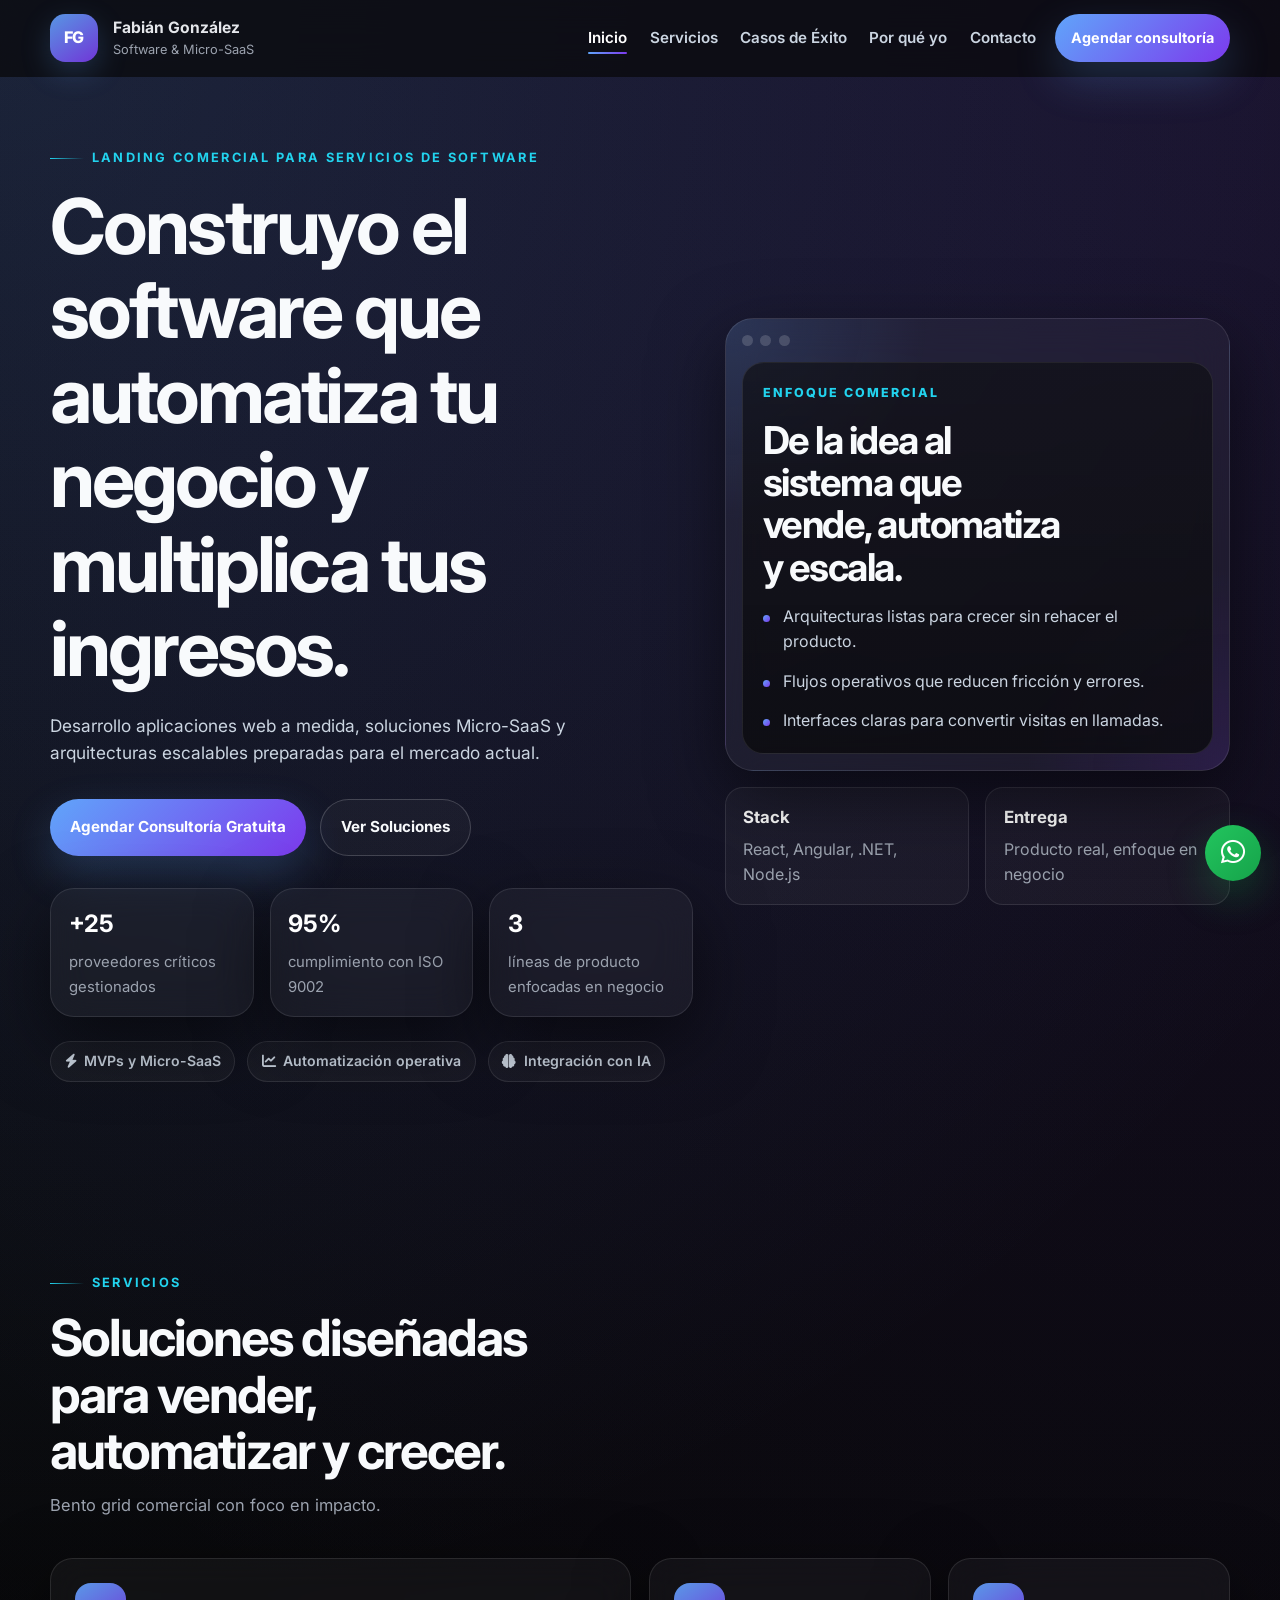
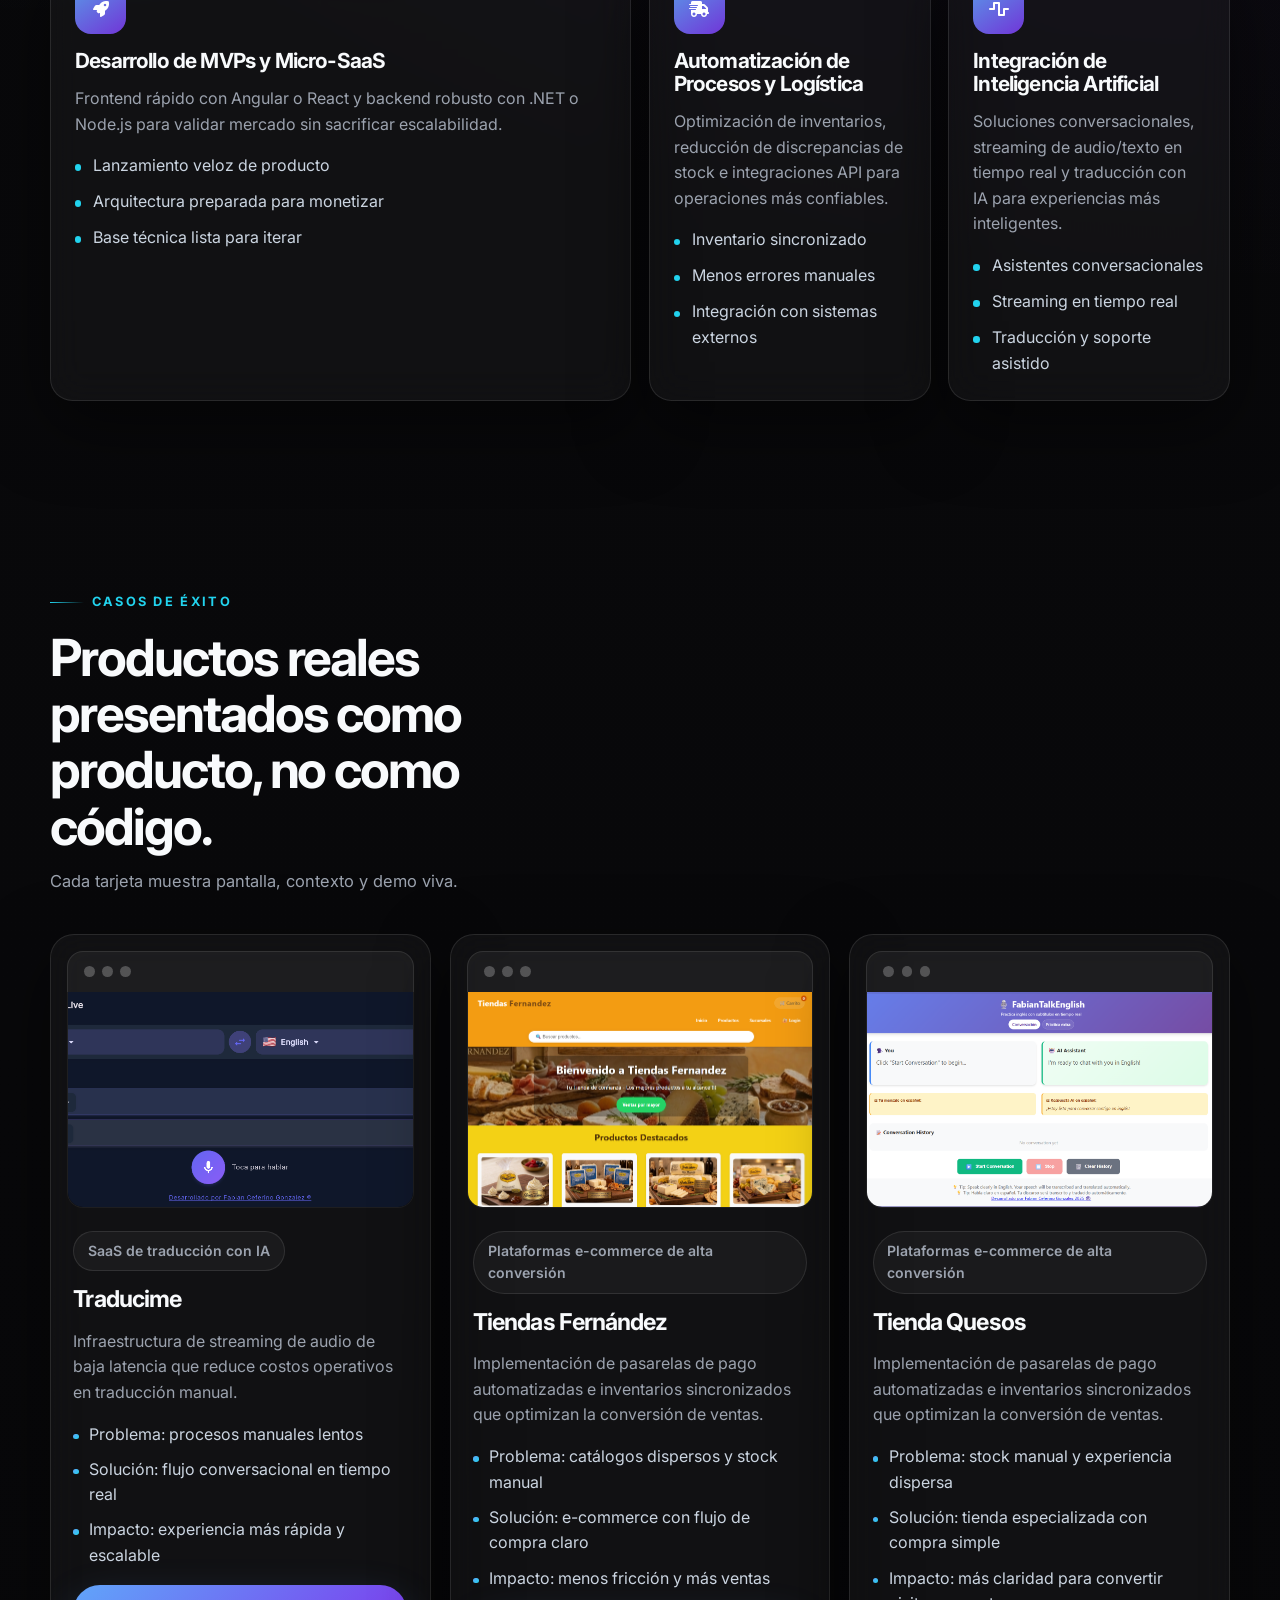
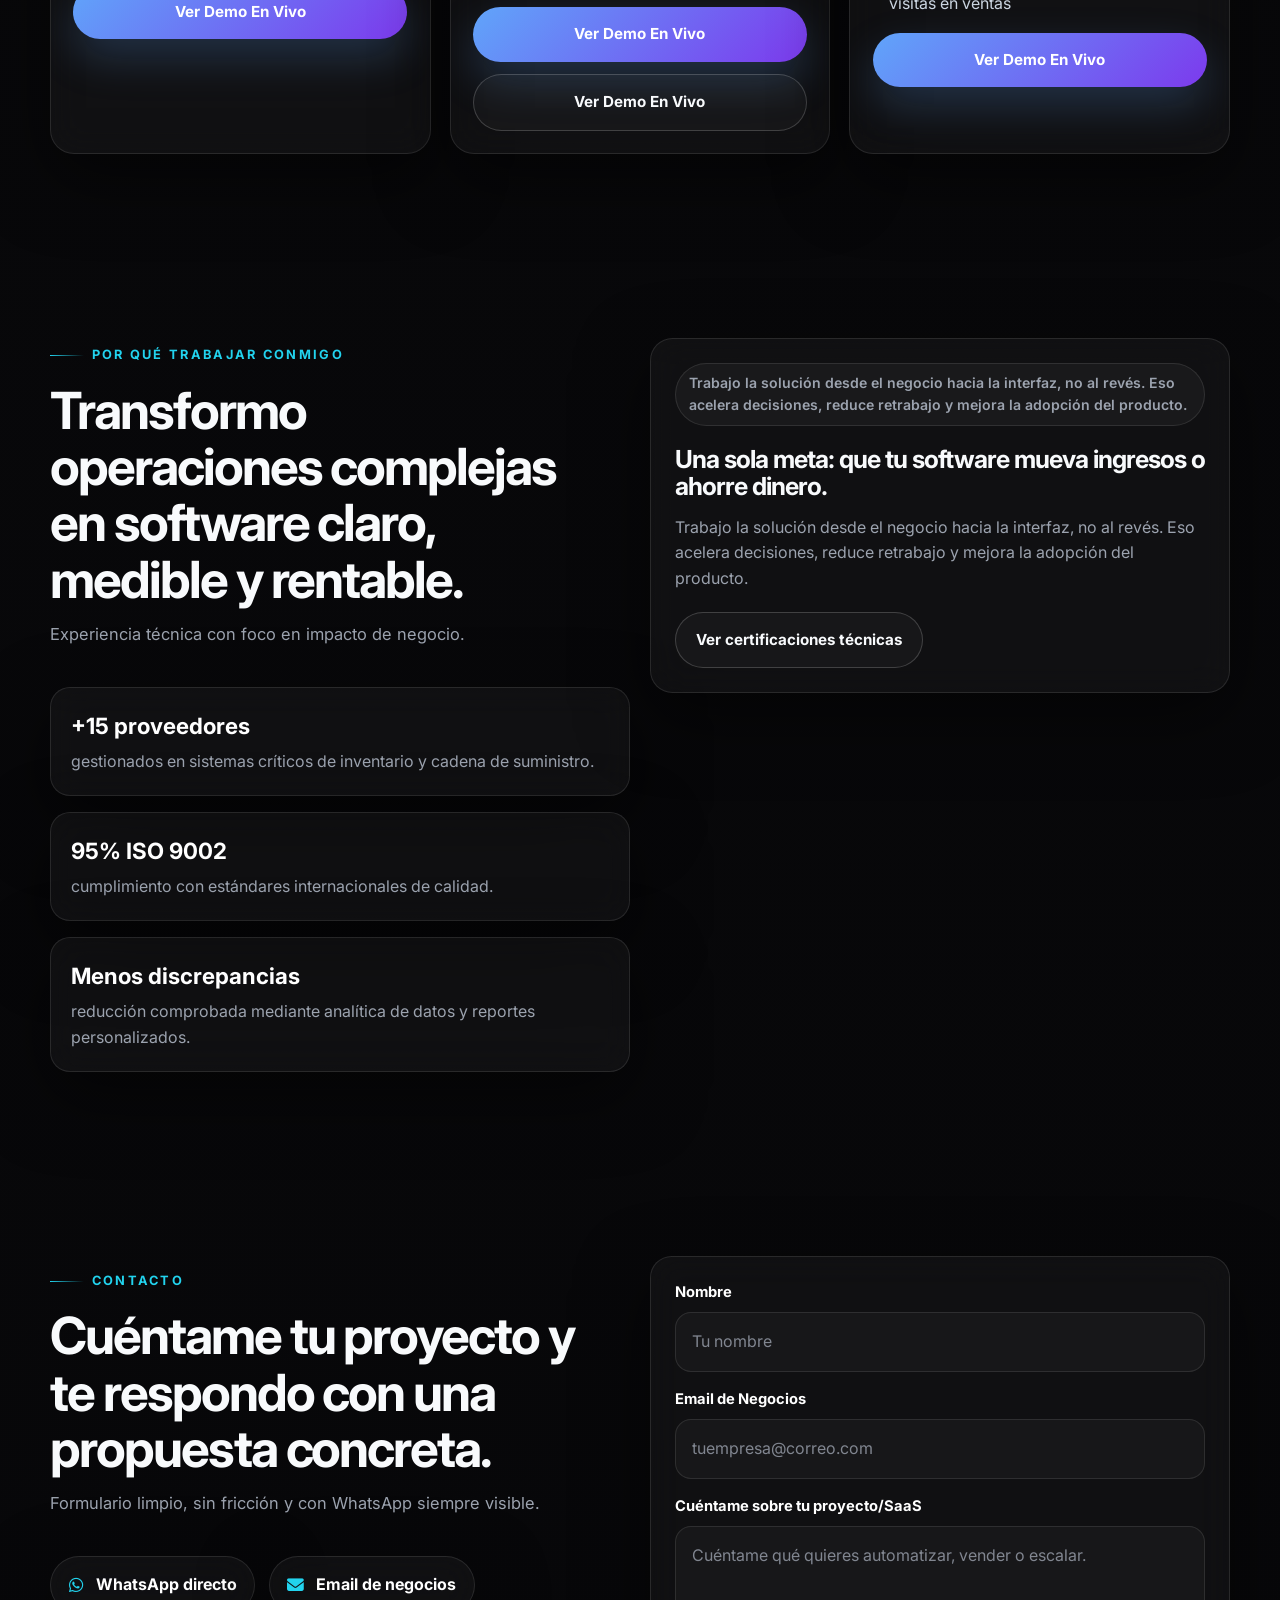
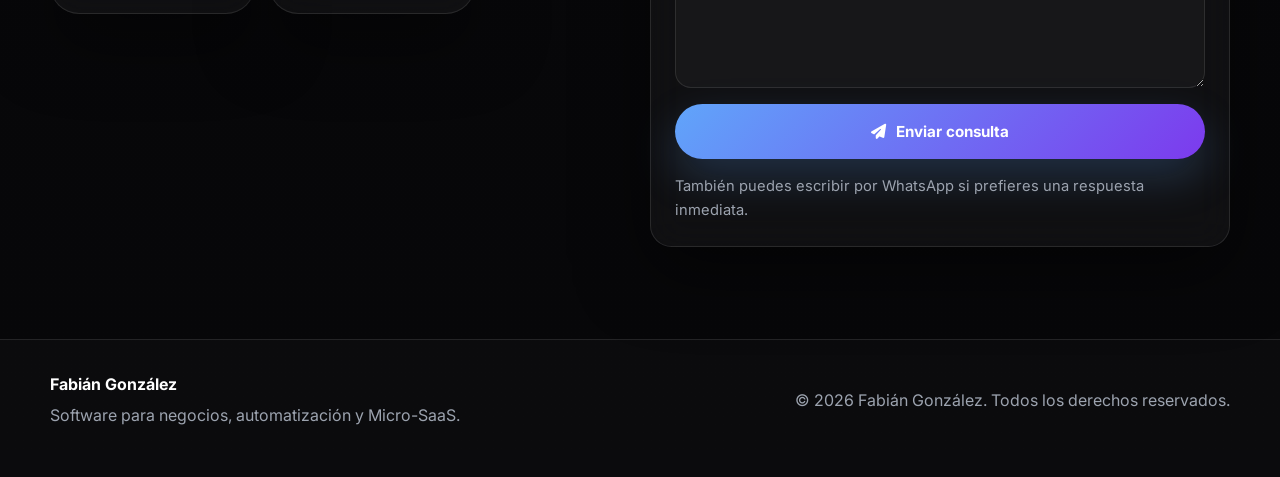
==== index1.html @ 8a5101d6 "ACTUALIZACION PORTFOLIO FABIAN" ====
<!DOCTYPE html>
<html lang="es">
<head>
    <meta charset="UTF-8">
    <meta name="viewport" content="width=device-width, initial-scale=1.0">
    <meta name="description" content="Landing page de software y Micro-SaaS para automatizar procesos, escalar ventas y agendar consultorías.">
    <title>Fabián González | Software y Micro-SaaS para negocios</title>
    <link rel="preconnect" href="https://fonts.googleapis.com">
    <link rel="preconnect" href="https://fonts.gstatic.com" crossorigin>
    <link href="https://fonts.googleapis.com/css2?family=Inter:wght@400;500;600;700;800&display=swap" rel="stylesheet">
    <link rel="stylesheet" href="styles.css">
    <link rel="stylesheet" href="https://cdnjs.cloudflare.com/ajax/libs/font-awesome/6.4.0/css/all.min.css">
</head>
<body>
    <header class="header">
        <nav class="nav container" aria-label="Navegación principal">
            <a class="nav__brand" href="#home" aria-label="Ir al inicio">
                <span class="nav__brand-mark">FG</span>
                <span class="nav__brand-text">
                    <strong>Fabián González</strong>
                    <small>Software & Micro-SaaS</small>
                </span>
            </a>

            <button class="nav__toggle" id="nav-toggle" type="button" aria-label="Abrir menú" aria-expanded="false" aria-controls="nav-menu">
                <i class="fas fa-bars"></i>
            </button>

            <div class="nav__menu" id="nav-menu">
                <button class="nav__close" id="nav-close" type="button" aria-label="Cerrar menú">
                    <i class="fas fa-times"></i>
                </button>
                <ul class="nav__list">
                    <li><a class="nav__link active" href="#home">Inicio</a></li>
                    <li><a class="nav__link" href="#services">Servicios</a></li>
                    <li><a class="nav__link" href="#cases">Casos de Éxito</a></li>
                    <li><a class="nav__link" href="#why">Por qué yo</a></li>
                    <li><a class="nav__link" href="#contact">Contacto</a></li>
                </ul>
                <button class="button button--small button--primary nav__cta" id="book-call-button" type="button">Agendar consultoría</button>
            </div>
        </nav>
    </header>

    <main>
        <section class="hero section" id="home">
            <div class="container hero__grid">
                <div class="hero__copy reveal">
                    <p class="section__eyebrow">Landing comercial para servicios de software</p>
                    <h1>Construyo el software que automatiza tu negocio y multiplica tus ingresos.</h1>
                    <p class="hero__subtitle">Desarrollo aplicaciones web a medida, soluciones Micro-SaaS y arquitecturas escalables preparadas para el mercado actual.</p>
                    <div class="hero__actions">
                        <button class="button button--primary" id="book-call-button-hero" type="button">Agendar Consultoría Gratuita</button>
                        <a class="button button--ghost" href="#services">Ver Soluciones</a>
                    </div>
                    <div class="hero__stats" aria-label="Métricas destacadas">
                        <article class="hero__stat">
                            <strong>+25</strong>
                            <span>proveedores críticos gestionados</span>
                        </article>
                        <article class="hero__stat">
                            <strong>95%</strong>
                            <span>cumplimiento con ISO 9002</span>
                        </article>
                        <article class="hero__stat">
                            <strong>3</strong>
                            <span>líneas de producto enfocadas en negocio</span>
                        </article>
                    </div>
                    <div class="hero__notes">
                        <span><i class="fas fa-bolt"></i> MVPs y Micro-SaaS</span>
                        <span><i class="fas fa-chart-line"></i> Automatización operativa</span>
                        <span><i class="fas fa-brain"></i> Integración con IA</span>
                    </div>
                </div>

                <aside class="hero__panel reveal" aria-label="Panel de propuesta">
                    <div class="hero__panel-window">
                        <div class="hero__window-bar">
                            <span></span>
                            <span></span>
                            <span></span>
                        </div>
                        <div class="hero__panel-content">
                            <p class="hero__panel-label">Enfoque comercial</p>
                            <h2>De la idea al sistema que vende, automatiza y escala.</h2>
                            <ul class="hero__bullet-list">
                                <li>Arquitecturas listas para crecer sin rehacer el producto.</li>
                                <li>Flujos operativos que reducen fricción y errores.</li>
                                <li>Interfaces claras para convertir visitas en llamadas.</li>
                            </ul>
                        </div>
                    </div>
                    <div class="hero__panel-foot">
                        <div>
                            <strong>Stack</strong>
                            <span>React, Angular, .NET, Node.js</span>
                        </div>
                        <div>
                            <strong>Entrega</strong>
                            <span>Producto real, enfoque en negocio</span>
                        </div>
                    </div>
                </aside>
            </div>
        </section>

        <section class="services section" id="services">
            <div class="container">
                <p class="section__eyebrow">Servicios</p>
                <h2 class="section__title">Soluciones diseñadas para vender, automatizar y crecer.</h2>
                <p class="section__subtitle">Bento grid comercial con foco en impacto.</p>

                <div class="services__grid">
                    <article class="service-card service-card--featured reveal">
                        <div class="service-card__icon"><i class="fas fa-rocket"></i></div>
                        <h3>Desarrollo de MVPs y Micro-SaaS</h3>
                        <p>Frontend rápido con Angular o React y backend robusto con .NET o Node.js para validar mercado sin sacrificar escalabilidad.</p>
                        <ul>
                            <li>Lanzamiento veloz de producto</li>
                            <li>Arquitectura preparada para monetizar</li>
                            <li>Base técnica lista para iterar</li>
                        </ul>
                    </article>

                    <article class="service-card reveal">
                        <div class="service-card__icon"><i class="fas fa-truck-fast"></i></div>
                        <h3>Automatización de Procesos y Logística</h3>
                        <p>Optimización de inventarios, reducción de discrepancias de stock e integraciones API para operaciones más confiables.</p>
                        <ul>
                            <li>Inventario sincronizado</li>
                            <li>Menos errores manuales</li>
                            <li>Integración con sistemas externos</li>
                        </ul>
                    </article>

                    <article class="service-card reveal">
                        <div class="service-card__icon"><i class="fas fa-wave-square"></i></div>
                        <h3>Integración de Inteligencia Artificial</h3>
                        <p>Soluciones conversacionales, streaming de audio/texto en tiempo real y traducción con IA para experiencias más inteligentes.</p>
                        <ul>
                            <li>Asistentes conversacionales</li>
                            <li>Streaming en tiempo real</li>
                            <li>Traducción y soporte asistido</li>
                        </ul>
                    </article>
                </div>
            </div>
        </section>

        <section class="cases section" id="cases">
            <div class="container">
                <p class="section__eyebrow">Casos de éxito</p>
                <h2 class="section__title">Productos reales presentados como producto, no como código.</h2>
                <p class="section__subtitle">Cada tarjeta muestra pantalla, contexto y demo viva.</p>

                <div class="cases__grid">
                    <article class="case-card reveal">
                        <div class="case-card__media">
                            <div class="case-card__browser">
                                <span></span><span></span><span></span>
                            </div>
                            <img src="imagenes/traducime.png" alt="Vista de Traducime en tiempo real" loading="lazy">
                        </div>
                        <div class="case-card__content">
                            <p class="case-card__tag">SaaS de traducción con IA</p>
                            <h3>Traducime</h3>
                            <p>Infraestructura de streaming de audio de baja latencia que reduce costos operativos en traducción manual.</p>
                            <ul class="case-card__impact">
                                <li>Problema: procesos manuales lentos</li>
                                <li>Solución: flujo conversacional en tiempo real</li>
                                <li>Impacto: experiencia más rápida y escalable</li>
                            </ul>
                            <a class="button button--primary button--block" href="https://traducime.vercel.app/" target="_blank" rel="noopener noreferrer">Ver Demo En Vivo</a>
                        </div>
                    </article>

                    <article class="case-card reveal">
                        <div class="case-card__media">
                            <div class="case-card__browser">
                                <span></span><span></span><span></span>
                            </div>
                            <img src="imagenes/tiendafernadez.png" alt="Vista de Tiendas Fernández" loading="lazy">
                        </div>
                        <div class="case-card__content">
                            <p class="case-card__tag">Plataformas e-commerce de alta conversión</p>
                            <h3>Tiendas Fernández / Tienda Quesos</h3>
                            <p>Implementación de pasarelas de pago automatizadas e inventarios sincronizados que optimizan la conversión de ventas.</p>
                            <ul class="case-card__impact">
                                <li>Problema: catálogos dispersos y stock manual</li>
                                <li>Solución: e-commerce con flujo de compra claro</li>
                                <li>Impacto: menos fricción y más ventas</li>
                            </ul>
                            <div class="case-card__actions">
                                <a class="button button--primary button--block" href="https://tiendas-fernandez.vercel.app/" target="_blank" rel="noopener noreferrer">Ver Demo En Vivo</a>
                                <a class="button button--ghost button--block" href="https://tiendaquesos.vercel.app/" target="_blank" rel="noopener noreferrer">Ver Demo En Vivo</a>
                            </div>
                        </div>
                    </article>

                    <article class="case-card reveal">
                        <div class="case-card__media">
                            <div class="case-card__browser">
                                <span></span><span></span><span></span>
                            </div>
                            <img src="imagenes/fabiantalkenglish.png" alt="Vista de la app para practicar inglés con IA" loading="lazy">
                        </div>
                        <div class="case-card__content">
                            <p class="case-card__tag">Micro-SaaS conversacional con IA</p>
                            <h3>App Practicar Inglés</h3>
                            <p>Arquitectura optimizada con integraciones de modelos LLM avanzados para experiencias de aprendizaje interactivas a gran escala.</p>
                            <ul class="case-card__impact">
                                <li>Problema: aprendizaje poco interactivo</li>
                                <li>Solución: conversación asistida por IA</li>
                                <li>Impacto: mayor retención y práctica continua</li>
                            </ul>
                            <a class="button button--primary button--block" href="https://fabiantalkenglish.vercel.app/" target="_blank" rel="noopener noreferrer">Ver Demo En Vivo</a>
                        </div>
                    </article>
                </div>
            </div>
        </section>

        <section class="why section" id="why">
            <div class="container why__grid">
                <div class="why__content reveal">
                    <p class="section__eyebrow">Por qué trabajar conmigo</p>
                    <h2 class="section__title">Transformo operaciones complejas en software claro, medible y rentable.</h2>
                    <p class="section__subtitle">Experiencia técnica con foco en impacto de negocio.</p>
                    <div class="why__metrics">
                        <article class="metric-card">
                            <strong>+25 proveedores</strong>
                            <span>gestionados en sistemas críticos de inventario y cadena de suministro.</span>
                        </article>
                        <article class="metric-card">
                            <strong>95% ISO 9002</strong>
                            <span>cumplimiento con estándares internacionales de calidad.</span>
                        </article>
                        <article class="metric-card">
                            <strong>Menos discrepancias</strong>
                            <span>reducción comprobada mediante analítica de datos y reportes personalizados.</span>
                        </article>
                    </div>
                </div>

                <aside class="why__aside reveal">
                    <div class="why__card">
                        <p class="why__label">Posicionamiento</p>
                        <h3>Una sola meta: que tu software mueva ingresos o ahorre dinero.</h3>
                        <p>Trabajo la solución desde el negocio hacia la interfaz, no al revés. Eso acelera decisiones, reduce retrabajo y mejora la adopción del producto.</p>
                        <button class="button button--ghost" id="open-certificates" type="button">Ver certificaciones técnicas</button>
                    </div>
                </aside>
            </div>
        </section>

        <section class="contact section" id="contact">
            <div class="container contact__grid">
                <div class="contact__copy reveal">
                    <p class="section__eyebrow">Contacto</p>
                    <h2 class="section__title">Cuéntame tu proyecto y te respondo con una propuesta concreta.</h2>
                    <p class="section__subtitle">Formulario limpio, sin fricción y con WhatsApp siempre visible.</p>
                    <div class="contact__quick-links">
                        <a class="contact-pill" href="https://wa.me/5493513729188" target="_blank" rel="noopener noreferrer">
                            <i class="fab fa-whatsapp"></i>
                            <span>WhatsApp directo</span>
                        </a>
                        <a class="contact-pill" href="mailto:ceferinomonier@gmail.com">
                            <i class="fas fa-envelope"></i>
                            <span>Email de negocios</span>
                        </a>
                    </div>
                </div>

                <form class="contact-form reveal" id="contact-form">
                    <label>
                        <span>Nombre</span>
                        <input type="text" id="name" name="name" placeholder="Tu nombre" autocomplete="name" required>
                    </label>
                    <label>
                        <span>Email de Negocios</span>
                        <input type="email" id="email" name="email" placeholder="tuempresa@correo.com" autocomplete="email" required>
                    </label>
                    <label>
                        <span>Cuéntame sobre tu proyecto/SaaS</span>
                        <textarea id="message" name="message" rows="5" placeholder="Cuéntame qué quieres automatizar, vender o escalar." required></textarea>
                    </label>
                    <button class="button button--primary button--block" type="submit">
                        <i class="fas fa-paper-plane"></i>
                        Enviar consulta
                    </button>
                    <p class="contact-form__hint">También puedes escribir por WhatsApp si prefieres una respuesta inmediata.</p>
                </form>
            </div>
        </section>
    </main>

    <footer class="footer">
        <div class="container footer__inner">
            <div>
                <strong>Fabián González</strong>
                <p>Software para negocios, automatización y Micro-SaaS.</p>
            </div>
            <p class="footer__copy">© <span id="current-year"></span> Fabián González. Todos los derechos reservados.</p>
        </div>
    </footer>

    <a class="whatsapp-fab" href="https://wa.me/5493513729188" target="_blank" rel="noopener noreferrer" aria-label="Abrir WhatsApp">
        <i class="fab fa-whatsapp"></i>
    </a>

    <dialog class="cert-modal" id="cert-modal" aria-labelledby="cert-modal-title">
        <div class="cert-modal__shell">
            <div class="cert-modal__header">
                <div>
                    <p class="section__eyebrow">Certificaciones</p>
                    <h2 id="cert-modal-title">Certificaciones técnicas</h2>
                </div>
                <button class="cert-modal__close" id="close-certificates" type="button" aria-label="Cerrar modal">
                    <i class="fas fa-times"></i>
                </button>
            </div>
            <div class="cert-modal__grid">
                <a href="DiplomasObtenidos/Certificado Angular.pdf" target="_blank" rel="noopener noreferrer">Angular</a>
                <a href="DiplomasObtenidos/ANGULARDEV_XACADEMYDEV.pdf" target="_blank" rel="noopener noreferrer">Angular Dev XAcademy</a>
                <a href="DiplomasObtenidos/Certificado React JS.pdf" target="_blank" rel="noopener noreferrer">React JS</a>
                <a href="DiplomasObtenidos/Certificado Node JS.pdf" target="_blank" rel="noopener noreferrer">Node.js</a>
                <a href="DiplomasObtenidos/.NET GONZALEZ_FABIAN_CEFERINO.pdf" target="_blank" rel="noopener noreferrer">.NET</a>
                <a href="DiplomasObtenidos/DIPLOMA SQL SERVER, VISUAL STUDIO 2006.pdf" target="_blank" rel="noopener noreferrer">SQL Server</a>
                <a href="DiplomasObtenidos/Certificado Full-Stack Developer Profesional.pdf" target="_blank" rel="noopener noreferrer">Full-Stack Developer</a>
                <a href="DiplomasObtenidos/Práctica de python.pdf" target="_blank" rel="noopener noreferrer">Python</a>
                <a href="DiplomasObtenidos/QA AUTOMATION FABIAN GONZÁLEZ.pdf" target="_blank" rel="noopener noreferrer">QA Automation</a>
                <a href="DiplomasObtenidos/UTN_TecnicoProgramacion.pdf" target="_blank" rel="noopener noreferrer">Técnico en Programación</a>
            </div>
        </div>
    </dialog>

    <dialog class="booking-modal" id="booking-modal" aria-labelledby="booking-modal-title">
        <form class="booking-modal__shell" id="booking-form" method="dialog">
            <div class="booking-modal__header">
                <div>
                    <p class="section__eyebrow">Agendar consultoría</p>
                    <h2 id="booking-modal-title">Reserva un espacio en mi calendario</h2>
                </div>
                <button class="cert-modal__close" id="close-booking" type="button" aria-label="Cerrar modal">
                    <i class="fas fa-times"></i>
                </button>
            </div>

            <div class="booking-modal__grid">
                <label>
                    <span>Nombre</span>
                    <input type="text" id="booking-name" placeholder="Tu nombre" autocomplete="name" required>
                </label>
                <label>
                    <span>Email de negocios</span>
                    <input type="email" id="booking-email" placeholder="tuempresa@correo.com" autocomplete="email" required>
                </label>
                <label>
                    <span>Fecha</span>
                    <input type="date" id="booking-date" required>
                </label>
                <label>
                    <span>Hora</span>
                    <select id="booking-time" required></select>
                </label>
                <label>
                    <span>Duración</span>
                    <select id="booking-duration" required>
                        <option value="30">30 minutos</option>
                        <option value="45">45 minutos</option>
                        <option value="60">60 minutos</option>
                    </select>
                </label>
                <label class="booking-modal__full">
                    <span>Resumen</span>
                    <textarea id="booking-notes" rows="4" placeholder="Cuéntame brevemente qué quieres automatizar o lanzar." required></textarea>
                </label>
            </div>

            <div class="booking-modal__actions">
                <button class="button button--ghost" id="booking-cancel" type="button">Cancelar</button>
                <button class="button button--primary" id="booking-submit" type="submit">Crear evento en Google Calendar</button>
            </div>
        </form>
    </dialog>

    <script src="script.js"></script>
</body>
</html>
---- styles.css ----
/* Fonts */
@import url('https://fonts.googleapis.com/css2?family=Inter:wght@400;500;600;700;800;900&display=swap');

:root {
    --header-height: 4.75rem;
    --bg: #09090b;
    --bg-elevated: rgba(17, 17, 23, 0.82);
    --surface: rgba(255, 255, 255, 0.04);
    --surface-strong: rgba(255, 255, 255, 0.07);
    --border: rgba(255, 255, 255, 0.1);
    --border-strong: rgba(255, 255, 255, 0.18);
    --text: #e5e7eb;
    --text-muted: #9ca3af;
    --text-soft: #cbd5e1;
    --title: #f8fafc;
    --accent: #60a5fa;
    --accent-strong: #7c3aed;
    --accent-cyan: #22d3ee;
    --shadow: 0 24px 70px rgba(0, 0, 0, 0.5);
    --radius-xl: 1.5rem;
    --radius-lg: 1.125rem;
    --radius-md: 0.875rem;
    --radius-sm: 0.65rem;
    --container: 1180px;
    --transition: 220ms ease;
}

* {
    box-sizing: border-box;
    margin: 0;
    padding: 0;
}

html {
    scroll-behavior: smooth;
    background: var(--bg);
}

body {
    font-family: 'Inter', sans-serif;
    background:
        radial-gradient(circle at top left, rgba(96, 165, 250, 0.16), transparent 30%),
        radial-gradient(circle at top right, rgba(124, 58, 237, 0.14), transparent 35%),
        linear-gradient(180deg, #09090b 0%, #070709 100%);
    color: var(--text);
    line-height: 1.6;
    min-height: 100vh;
    overflow-x: hidden;
}

body::before {
    content: '';
    position: fixed;
    inset: 0;
    pointer-events: none;
    background-image: linear-gradient(rgba(255, 255, 255, 0.03) 1px, transparent 1px), linear-gradient(90deg, rgba(255, 255, 255, 0.03) 1px, transparent 1px);
    background-size: 48px 48px;
    -webkit-mask-image: linear-gradient(180deg, rgba(0, 0, 0, 0.45), transparent 85%);
    mask-image: linear-gradient(180deg, rgba(0, 0, 0, 0.45), transparent 85%);
    opacity: 0.35;
}

h1,
h2,
h3,
h4 {
    color: var(--title);
    line-height: 1.1;
    letter-spacing: -0.04em;
}

a {
    color: inherit;
    text-decoration: none;
}

img {
    display: block;
    max-width: 100%;
}

button,
input,
textarea {
    font: inherit;
}

button {
    border: 0;
    background: none;
    color: inherit;
    cursor: pointer;
}

ul {
    list-style: none;
}

.container {
    width: min(100% - 2rem, var(--container));
    margin: 0 auto;
}

.section {
    padding: 5.75rem 0;
    scroll-margin-top: calc(var(--header-height) + 1.5rem);
}

.section__eyebrow {
    display: inline-flex;
    align-items: center;
    gap: 0.5rem;
    margin-bottom: 1rem;
    color: var(--accent-cyan);
    font-size: 0.8rem;
    font-weight: 700;
    letter-spacing: 0.18em;
    text-transform: uppercase;
}

.section__eyebrow::before {
    content: '';
    width: 2.1rem;
    height: 1px;
    background: linear-gradient(90deg, var(--accent-cyan), transparent);
}

.section__title {
    font-size: clamp(2rem, 4vw, 3.35rem);
    margin-bottom: 0.85rem;
    max-width: 16ch;
}

.section__subtitle {
    max-width: 62ch;
    margin-bottom: 2.5rem;
    color: var(--text-muted);
    font-size: 1.03rem;
}

.header {
    position: sticky;
    top: 0;
    z-index: 100;
    -webkit-backdrop-filter: blur(18px);
    backdrop-filter: blur(18px);
    background: rgba(9, 9, 11, 0.72);
    border-bottom: 1px solid transparent;
    transition: border-color var(--transition), background var(--transition), box-shadow var(--transition);
}

.header.is-scrolled {
    border-bottom-color: var(--border);
    background: rgba(9, 9, 11, 0.88);
    box-shadow: 0 10px 40px rgba(0, 0, 0, 0.35);
}

.nav {
    min-height: var(--header-height);
    display: flex;
    align-items: center;
    justify-content: space-between;
    gap: 1rem;
}

.nav__brand {
    display: inline-flex;
    align-items: center;
    gap: 0.95rem;
    min-width: 0;
}

.nav__brand-mark {
    width: 3rem;
    height: 3rem;
    border-radius: 0.95rem;
    display: grid;
    place-items: center;
    background: linear-gradient(145deg, rgba(96, 165, 250, 0.9), rgba(124, 58, 237, 0.9));
    color: white;
    font-weight: 800;
    letter-spacing: -0.05em;
    box-shadow: 0 10px 30px rgba(96, 165, 250, 0.22);
}

.nav__brand-text {
    display: flex;
    flex-direction: column;
    min-width: 0;
}

.nav__brand-text strong {
    font-size: 0.98rem;
}

.nav__brand-text small {
    color: var(--text-muted);
    font-size: 0.8rem;
}

.nav__menu {
    display: flex;
    align-items: center;
    gap: 1.2rem;
}

.nav__list {
    display: flex;
    align-items: center;
    gap: 1.4rem;
}

.nav__link {
    position: relative;
    color: var(--text-soft);
    font-size: 0.95rem;
    font-weight: 600;
    transition: color var(--transition);
}

.nav__link::after {
    content: '';
    position: absolute;
    left: 0;
    bottom: -0.4rem;
    width: 100%;
    height: 2px;
    border-radius: 999px;
    background: linear-gradient(90deg, var(--accent), var(--accent-strong));
    transform: scaleX(0);
    transform-origin: left;
    transition: transform var(--transition);
}

.nav__link:hover,
.nav__link.active {
    color: white;
}

.nav__link:hover::after,
.nav__link.active::after {
    transform: scaleX(1);
}

.nav__toggle,
.nav__close {
    display: none;
    width: 2.75rem;
    height: 2.75rem;
    border-radius: 0.85rem;
    align-items: center;
    justify-content: center;
    color: white;
    background: var(--surface);
    border: 1px solid var(--border);
}

.language-toggle {
    display: inline-flex;
    align-items: center;
    gap: 0.55rem;
    padding: 0.35rem 0.55rem;
    border-radius: 999px;
    background: rgba(255, 255, 255, 0.04);
    border: 1px solid var(--border);
    color: var(--title);
    font-size: 0.75rem;
    font-weight: 800;
    letter-spacing: 0.08em;
    text-transform: uppercase;
    transition: border-color var(--transition), background var(--transition), transform var(--transition);
}

.language-toggle:hover {
    border-color: rgba(96, 165, 250, 0.4);
    background: rgba(96, 165, 250, 0.08);
    transform: translateY(-1px);
}

.language-toggle__track {
    width: 2.15rem;
    height: 1.15rem;
    border-radius: 999px;
    background: rgba(255, 255, 255, 0.12);
    display: inline-flex;
    align-items: center;
    padding: 0.13rem;
}

.language-toggle__thumb {
    width: 0.9rem;
    height: 0.9rem;
    border-radius: 50%;
    background: linear-gradient(135deg, var(--accent), var(--accent-strong));
    transform: translateX(0);
    transition: transform 220ms ease;
}

body.lang-en .language-toggle__thumb {
    transform: translateX(0.95rem);
}

.language-toggle__label {
    opacity: 0.5;
    transition: opacity 220ms ease;
}

body:not(.lang-en) .language-toggle__label--left,
body.lang-en .language-toggle__label--right {
    opacity: 1;
}

.button {
    display: inline-flex;
    align-items: center;
    justify-content: center;
    gap: 0.65rem;
    min-height: 3.05rem;
    padding: 0.95rem 1.25rem;
    border-radius: 999px;
    font-size: 0.95rem;
    font-weight: 700;
    transition: transform var(--transition), box-shadow var(--transition), border-color var(--transition), background var(--transition), color var(--transition);
    box-shadow: none;
}

.button:hover {
    transform: translateY(-2px);
}

.button--primary {
    color: #fff;
    background: linear-gradient(135deg, var(--accent), var(--accent-strong));
    box-shadow: 0 18px 44px rgba(96, 165, 250, 0.22);
}

.button--primary:hover {
    box-shadow: 0 22px 60px rgba(124, 58, 237, 0.25);
}

.button--ghost {
    color: var(--title);
    background: rgba(255, 255, 255, 0.03);
    border: 1px solid var(--border-strong);
}

.button--ghost:hover {
    border-color: rgba(96, 165, 250, 0.45);
    background: rgba(96, 165, 250, 0.08);
}

.button--small {
    min-height: 2.6rem;
    padding: 0.75rem 1rem;
    font-size: 0.9rem;
}

.button--block {
    width: 100%;
}

.hero {
    padding-top: 4rem;
}

.hero__grid {
    display: grid;
    grid-template-columns: minmax(0, 1.12fr) minmax(320px, 0.88fr);
    gap: 2rem;
    align-items: center;
    min-height: calc(100vh - var(--header-height));
}

.hero__copy h1 {
    font-size: clamp(2.9rem, 6vw, 5.35rem);
    max-width: 12ch;
    margin-bottom: 1.25rem;
}

.hero__subtitle {
    max-width: 56ch;
    color: var(--text-soft);
    font-size: 1.08rem;
    margin-bottom: 2rem;
}

.hero__actions {
    display: flex;
    flex-wrap: wrap;
    gap: 0.9rem;
    margin-bottom: 2rem;
}

.hero__stats {
    display: grid;
    grid-template-columns: repeat(3, minmax(0, 1fr));
    gap: 1rem;
    margin-bottom: 1.5rem;
}

.hero__stat,
.metric-card,
.service-card,
.case-card,
.why__card,
.contact-form,
.contact-pill,
.hero__panel-window {
    background: var(--surface);
    border: 1px solid var(--border);
    border-radius: var(--radius-xl);
    box-shadow: var(--shadow);
    -webkit-backdrop-filter: blur(18px);
    backdrop-filter: blur(18px);
}

.hero__stat {
    padding: 1rem 1.1rem;
}

.hero__stat strong {
    display: block;
    color: white;
    font-size: 1.5rem;
    margin-bottom: 0.35rem;
}

.hero__stat span {
    color: var(--text-muted);
    font-size: 0.93rem;
}

.hero__notes {
    display: flex;
    flex-wrap: wrap;
    gap: 0.75rem;
}

.hero__notes span,
.case-card__tag,
.why__label {
    display: inline-flex;
    align-items: center;
    gap: 0.45rem;
    padding: 0.5rem 0.85rem;
    border-radius: 999px;
    background: rgba(255, 255, 255, 0.04);
    border: 1px solid var(--border);
    color: var(--text-soft);
    font-size: 0.88rem;
    font-weight: 600;
}

.hero__panel {
    position: relative;
}

.hero__panel-window {
    padding: 1rem;
    border-radius: 1.75rem;
    background:
        radial-gradient(circle at top left, rgba(96, 165, 250, 0.15), transparent 30%),
        radial-gradient(circle at bottom right, rgba(124, 58, 237, 0.15), transparent 30%),
        rgba(255, 255, 255, 0.04);
}

.hero__window-bar {
    display: flex;
    gap: 0.45rem;
    margin-bottom: 1rem;
}

.hero__window-bar span {
    width: 0.7rem;
    height: 0.7rem;
    border-radius: 50%;
    background: rgba(255, 255, 255, 0.16);
}

.hero__panel-content {
    padding: 1.25rem;
    border-radius: 1.35rem;
    border: 1px solid rgba(255, 255, 255, 0.09);
    background: linear-gradient(180deg, rgba(17, 17, 23, 0.72), rgba(12, 12, 16, 0.85));
}

.hero__panel-label {
    color: var(--accent-cyan);
    font-size: 0.78rem;
    font-weight: 800;
    letter-spacing: 0.16em;
    text-transform: uppercase;
    margin-bottom: 1rem;
}

.hero__panel-content h2 {
    font-size: clamp(1.65rem, 4vw, 2.4rem);
    margin-bottom: 1rem;
    max-width: 12ch;
}

.hero__bullet-list {
    display: grid;
    gap: 0.85rem;
    color: var(--text-soft);
}

.hero__bullet-list li {
    padding-left: 1.25rem;
    position: relative;
}

.hero__bullet-list li::before {
    content: '';
    position: absolute;
    left: 0;
    top: 0.7rem;
    width: 0.45rem;
    height: 0.45rem;
    border-radius: 50%;
    background: linear-gradient(135deg, var(--accent), var(--accent-strong));
}

.hero__panel-foot {
    display: grid;
    grid-template-columns: repeat(2, minmax(0, 1fr));
    gap: 1rem;
    padding-top: 1rem;
}

.hero__panel-foot div {
    padding: 1rem 1.1rem;
    border-radius: var(--radius-lg);
    background: rgba(255, 255, 255, 0.04);
    border: 1px solid var(--border);
}

.hero__panel-foot strong,
.metric-card strong {
    display: block;
    margin-bottom: 0.35rem;
    font-size: 1.05rem;
    color: white;
}

.hero__panel-foot span,
.metric-card span,
.service-card p,
.case-card p,
.why__card p,
.contact-form__hint,
.footer p {
    color: var(--text-muted);
}

.services__grid {
    display: grid;
    grid-template-columns: repeat(12, minmax(0, 1fr));
    gap: 1.1rem;
}

.service-card {
    padding: 1.5rem;
    border-radius: 1.4rem;
    min-height: 100%;
}

.service-card--featured {
    grid-column: span 6;
}

.service-card:nth-child(2),
.service-card:nth-child(3) {
    grid-column: span 3;
}

.service-card__icon {
    width: 3.2rem;
    height: 3.2rem;
    border-radius: 1rem;
    display: grid;
    place-items: center;
    color: white;
    background: linear-gradient(145deg, rgba(96, 165, 250, 0.92), rgba(124, 58, 237, 0.9));
    margin-bottom: 1rem;
}

.service-card h3 {
    font-size: 1.3rem;
    margin-bottom: 0.8rem;
}

.service-card ul {
    display: grid;
    gap: 0.65rem;
    margin-top: 1rem;
}

.service-card li {
    position: relative;
    padding-left: 1.15rem;
    color: var(--text-soft);
}

.service-card li::before {
    content: '';
    position: absolute;
    left: 0;
    top: 0.7rem;
    width: 0.4rem;
    height: 0.4rem;
    border-radius: 50%;
    background: var(--accent-cyan);
}

.cases__grid {
    display: grid;
    grid-template-columns: repeat(3, minmax(0, 1fr));
    gap: 1.2rem;
}

.case-card {
    overflow: hidden;
    display: flex;
    flex-direction: column;
}

.case-card__media {
    padding: 1rem 1rem 0;
}

.case-card__browser {
    display: flex;
    gap: 0.45rem;
    padding: 0.9rem 1rem;
    border-radius: 1rem 1rem 0 0;
    background: rgba(255, 255, 255, 0.05);
    border: 1px solid var(--border);
    border-bottom: 0;
}

.case-card__browser span {
    width: 0.68rem;
    height: 0.68rem;
    border-radius: 50%;
    background: rgba(255, 255, 255, 0.24);
}

.case-card__media img {
    width: 100%;
    aspect-ratio: 16 / 10;
    object-fit: cover;
    object-position: center top;
    border: 1px solid var(--border);
    border-top: 0;
    border-radius: 0 0 1rem 1rem;
    background: #050507;
}

.case-card__content {
    display: flex;
    flex-direction: column;
    gap: 1rem;
    padding: 1.4rem;
}

.case-card__tag {
    width: fit-content;
}

.case-card h3 {
    font-size: 1.45rem;
}

.case-card__impact {
    display: grid;
    gap: 0.6rem;
}

.case-card__impact li {
    color: var(--text-soft);
    padding-left: 1rem;
    position: relative;
}

.case-card__impact li::before {
    content: '';
    position: absolute;
    left: 0;
    top: 0.75rem;
    width: 0.35rem;
    height: 0.35rem;
    border-radius: 50%;
    background: linear-gradient(135deg, var(--accent), var(--accent-cyan));
}

.case-card__actions {
    display: grid;
    gap: 0.75rem;
}

.why__grid,
.contact__grid {
    display: grid;
    grid-template-columns: repeat(2, minmax(0, 1fr));
    gap: 1.2rem;
    align-items: start;
}

.why__metrics {
    display: grid;
    gap: 1rem;
}

.metric-card {
    padding: 1.25rem;
    border-radius: 1.25rem;
}

.metric-card strong {
    font-size: 1.4rem;
}

.why__card {
    padding: 1.5rem;
    border-radius: 1.4rem;
}

.why__card h3 {
    font-size: 1.55rem;
    margin-bottom: 0.9rem;
}

.why__card p {
    margin-bottom: 1.25rem;
}

.contact__copy {
    padding-top: 0.5rem;
}

.contact__quick-links {
    display: flex;
    flex-wrap: wrap;
    gap: 0.85rem;
}

.contact-pill {
    display: inline-flex;
    align-items: center;
    gap: 0.75rem;
    padding: 0.95rem 1.1rem;
    border-radius: 999px;
    font-weight: 700;
    color: white;
    background: rgba(255, 255, 255, 0.04);
}

.contact-pill i {
    color: var(--accent-cyan);
    font-size: 1.05rem;
}

.contact-form {
    padding: 1.5rem;
    border-radius: 1.35rem;
    display: grid;
    gap: 1rem;
}

.contact-form label {
    display: grid;
    gap: 0.5rem;
}

.contact-form span {
    color: white;
    font-size: 0.92rem;
    font-weight: 700;
}

.contact-form input,
.contact-form textarea {
    width: 100%;
    border-radius: 1rem;
    background: rgba(255, 255, 255, 0.03);
    border: 1px solid var(--border);
    color: white;
    padding: 1rem 1rem;
    transition: border-color var(--transition), background var(--transition), box-shadow var(--transition);
}

.contact-form input::placeholder,
.contact-form textarea::placeholder {
    color: rgba(156, 163, 175, 0.8);
}

.contact-form input:focus,
.contact-form textarea:focus {
    outline: none;
    border-color: rgba(96, 165, 250, 0.55);
    background: rgba(255, 255, 255, 0.05);
    box-shadow: 0 0 0 4px rgba(96, 165, 250, 0.08);
}

.contact-form textarea {
    resize: vertical;
    min-height: 8.5rem;
}

.contact-form__hint {
    font-size: 0.92rem;
}

.footer {
    padding: 2rem 0 3rem;
    border-top: 1px solid var(--border);
    background: rgba(255, 255, 255, 0.015);
}

.footer__inner {
    display: flex;
    align-items: center;
    justify-content: space-between;
    gap: 1rem;
}

.footer__inner strong {
    display: block;
    margin-bottom: 0.35rem;
    color: white;
}

.footer__copy {
    text-align: right;
}

.whatsapp-fab {
    position: fixed;
    right: 1.2rem;
    bottom: 1.2rem;
    width: 3.5rem;
    height: 3.5rem;
    border-radius: 50%;
    display: grid;
    place-items: center;
    color: white;
    background: linear-gradient(135deg, #22c55e, #16a34a);
    box-shadow: 0 16px 40px rgba(22, 163, 74, 0.3);
    z-index: 90;
}

.whatsapp-fab i {
    font-size: 1.7rem;
}

.cert-modal {
    width: min(100% - 2rem, 760px);
    border: 0;
    padding: 0;
    background: transparent;
    color: inherit;
}

.cert-modal::backdrop {
    background: rgba(0, 0, 0, 0.72);
    -webkit-backdrop-filter: blur(10px);
    backdrop-filter: blur(10px);
}

.cert-modal__shell {
    padding: 1.25rem;
    border-radius: 1.5rem;
    background: linear-gradient(180deg, rgba(17, 17, 23, 0.95), rgba(10, 10, 13, 0.98));
    border: 1px solid var(--border);
    box-shadow: var(--shadow);
}

.cert-modal__header {
    display: flex;
    align-items: start;
    justify-content: space-between;
    gap: 1rem;
    margin-bottom: 1rem;
}

.cert-modal__header h2 {
    font-size: 1.8rem;
}

.cert-modal__close {
    width: 2.75rem;
    height: 2.75rem;
    border-radius: 0.85rem;
    display: grid;
    place-items: center;
    color: white;
    background: rgba(255, 255, 255, 0.05);
    border: 1px solid var(--border);
}

.cert-modal__grid {
    display: grid;
    grid-template-columns: repeat(2, minmax(0, 1fr));
    gap: 0.75rem;
}

.cert-card {
    display: flex;
    align-items: center;
    gap: 0.9rem;
    padding: 1rem;
    border-radius: 1rem;
    background: rgba(255, 255, 255, 0.04);
    border: 1px solid var(--border);
    color: var(--text-soft);
    min-height: 5rem;
    transition: transform var(--transition), border-color var(--transition), background var(--transition);
}

.cert-card:hover {
    transform: translateY(-2px);
    border-color: rgba(96, 165, 250, 0.4);
    background: rgba(96, 165, 250, 0.08);
}

.cert-card__icon {
    width: 3rem;
    height: 3rem;
    flex-shrink: 0;
    border-radius: 0.9rem;
    display: grid;
    place-items: center;
    color: white;
    background: linear-gradient(135deg, rgba(96, 165, 250, 0.9), rgba(124, 58, 237, 0.9));
    box-shadow: 0 14px 30px rgba(96, 165, 250, 0.18);
}

.cert-card__icon i {
    font-size: 1.5rem;
}

.cert-card__text {
    display: flex;
    flex-direction: column;
    gap: 0.2rem;
    min-width: 0;
}

.cert-card__text strong {
    color: white;
    font-size: 0.98rem;
    line-height: 1.2;
}

.cert-card__text small {
    color: var(--text-muted);
    font-size: 0.84rem;
    line-height: 1.35;
}

.booking-modal {
    width: min(100% - 2rem, 760px);
    border: 0;
    padding: 0;
    background: transparent;
    color: inherit;
}

.booking-modal::backdrop {
    background: rgba(0, 0, 0, 0.72);
    -webkit-backdrop-filter: blur(10px);
    backdrop-filter: blur(10px);
}

.booking-modal__shell {
    padding: 1.25rem;
    border-radius: 1.5rem;
    background: linear-gradient(180deg, rgba(17, 17, 23, 0.95), rgba(10, 10, 13, 0.98));
    border: 1px solid var(--border);
    box-shadow: var(--shadow);
}

.booking-modal__header {
    display: flex;
    align-items: start;
    justify-content: space-between;
    gap: 1rem;
    margin-bottom: 1rem;
}

.booking-modal__header h2 {
    font-size: 1.8rem;
}

.booking-modal__availability {
    margin-top: 0.55rem;
    display: inline-flex;
    align-items: center;
    gap: 0.5rem;
    padding: 0.55rem 0.8rem;
    border-radius: 999px;
    background: rgba(34, 211, 238, 0.1);
    border: 1px solid rgba(34, 211, 238, 0.22);
    color: var(--text-soft);
    font-size: 0.85rem;
    font-weight: 700;
}

.booking-modal__grid {
    display: grid;
    grid-template-columns: repeat(2, minmax(0, 1fr));
    gap: 0.9rem;
}

.booking-modal__grid label {
    display: grid;
    gap: 0.5rem;
}

.booking-modal__grid span {
    color: white;
    font-size: 0.92rem;
    font-weight: 700;
}

.booking-modal__grid input,
.booking-modal__grid textarea,
.booking-modal__grid select {
    width: 100%;
    border-radius: 1rem;
    background: rgba(255, 255, 255, 0.03);
    border: 1px solid var(--border);
    color: white;
    padding: 1rem 1rem;
    transition: border-color var(--transition), background var(--transition), box-shadow var(--transition);
}

.booking-modal__grid textarea {
    resize: vertical;
}

.booking-modal__grid input::placeholder,
.booking-modal__grid textarea::placeholder {
    color: rgba(156, 163, 175, 0.8);
}

.booking-modal__grid input:focus,
.booking-modal__grid textarea:focus,
.booking-modal__grid select:focus {
    outline: none;
    border-color: rgba(96, 165, 250, 0.55);
    background: rgba(255, 255, 255, 0.05);
    box-shadow: 0 0 0 4px rgba(96, 165, 250, 0.08);
}

.booking-modal__full {
    grid-column: 1 / -1;
}

.booking-modal__actions {
    display: flex;
    justify-content: flex-end;
    gap: 0.75rem;
    margin-top: 1rem;
}

.reveal {
    opacity: 0;
    transform: translateY(18px);
    transition: opacity 600ms ease, transform 600ms ease;
}

.reveal.is-visible {
    opacity: 1;
    transform: translateY(0);
}

.nav__menu.is-open {
    transform: translateX(0);
}

@media (max-width: 1100px) {
    .hero__grid,
    .why__grid,
    .contact__grid {
        grid-template-columns: 1fr;
    }

    .hero__copy h1 {
        max-width: 14ch;
    }

    .services__grid {
        grid-template-columns: repeat(6, minmax(0, 1fr));
    }

    .service-card--featured,
    .service-card:nth-child(2),
    .service-card:nth-child(3) {
        grid-column: span 6;
    }

    .cases__grid {
        grid-template-columns: 1fr;
    }
}

@media (max-width: 900px) {
    .nav__toggle,
    .nav__close {
        display: inline-flex;
    }

    .nav__menu {
        position: fixed;
        inset: var(--header-height) 0 auto 0;
        padding: 1rem;
        flex-direction: column;
        align-items: stretch;
        gap: 1rem;
        background: rgba(9, 9, 11, 0.96);
        border-bottom: 1px solid var(--border);
        transform: translateY(-120%);
        transition: transform 280ms ease;
    }

    .nav__menu.is-open {
        transform: translateY(0);
    }

    .nav__list {
        flex-direction: column;
        align-items: stretch;
        gap: 0.4rem;
    }

    .nav__link {
        display: block;
        padding: 0.95rem 1rem;
        border-radius: 0.95rem;
        background: rgba(255, 255, 255, 0.03);
        border: 1px solid var(--border);
    }

    .nav__link::after {
        display: none;
    }

    .nav__cta {
        width: 100%;
    }

    .hero__stats,
    .hero__panel-foot,
    .cert-modal__grid,
    .booking-modal__grid {
        grid-template-columns: 1fr;
    }

    .booking-modal__actions {
        flex-direction: column;
    }
}

@media (max-width: 640px) {
    .section {
        padding: 4.5rem 0;
    }

    .hero {
        padding-top: 2rem;
    }

    .hero__copy h1 {
        font-size: clamp(2.4rem, 12vw, 3.4rem);
    }

    .hero__actions,
    .contact__quick-links {
        flex-direction: column;
        align-items: stretch;
    }

    .footer__inner {
        flex-direction: column;
        align-items: flex-start;
    }

    .footer__copy {
        text-align: left;
    }

    .whatsapp-fab {
        right: 1rem;
        bottom: 1rem;
    }
}

@media (prefers-reduced-motion: reduce) {
    html {
        scroll-behavior: auto;
    }

    *,
    *::before,
    *::after {
        animation-duration: 0.01ms !important;
        animation-iteration-count: 1 !important;
        transition-duration: 0.01ms !important;
        scroll-behavior: auto !important;
    }
}
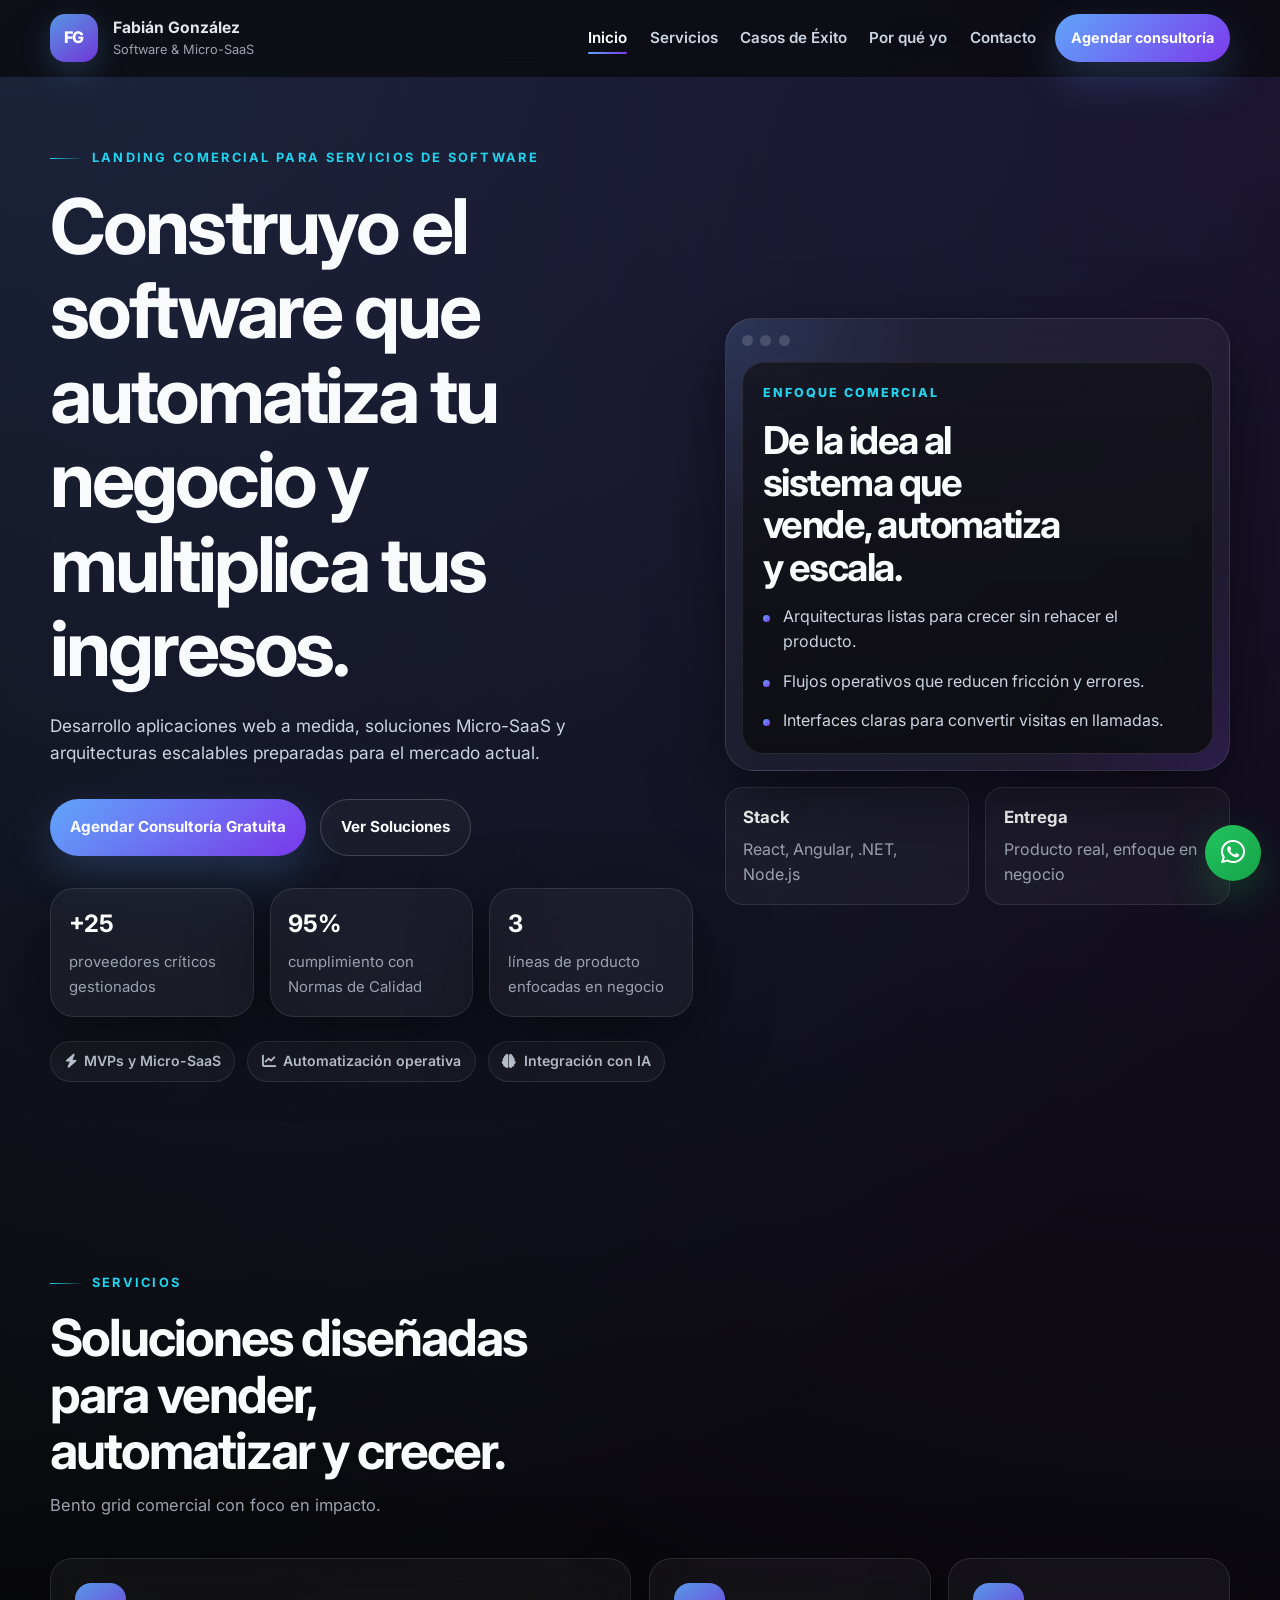
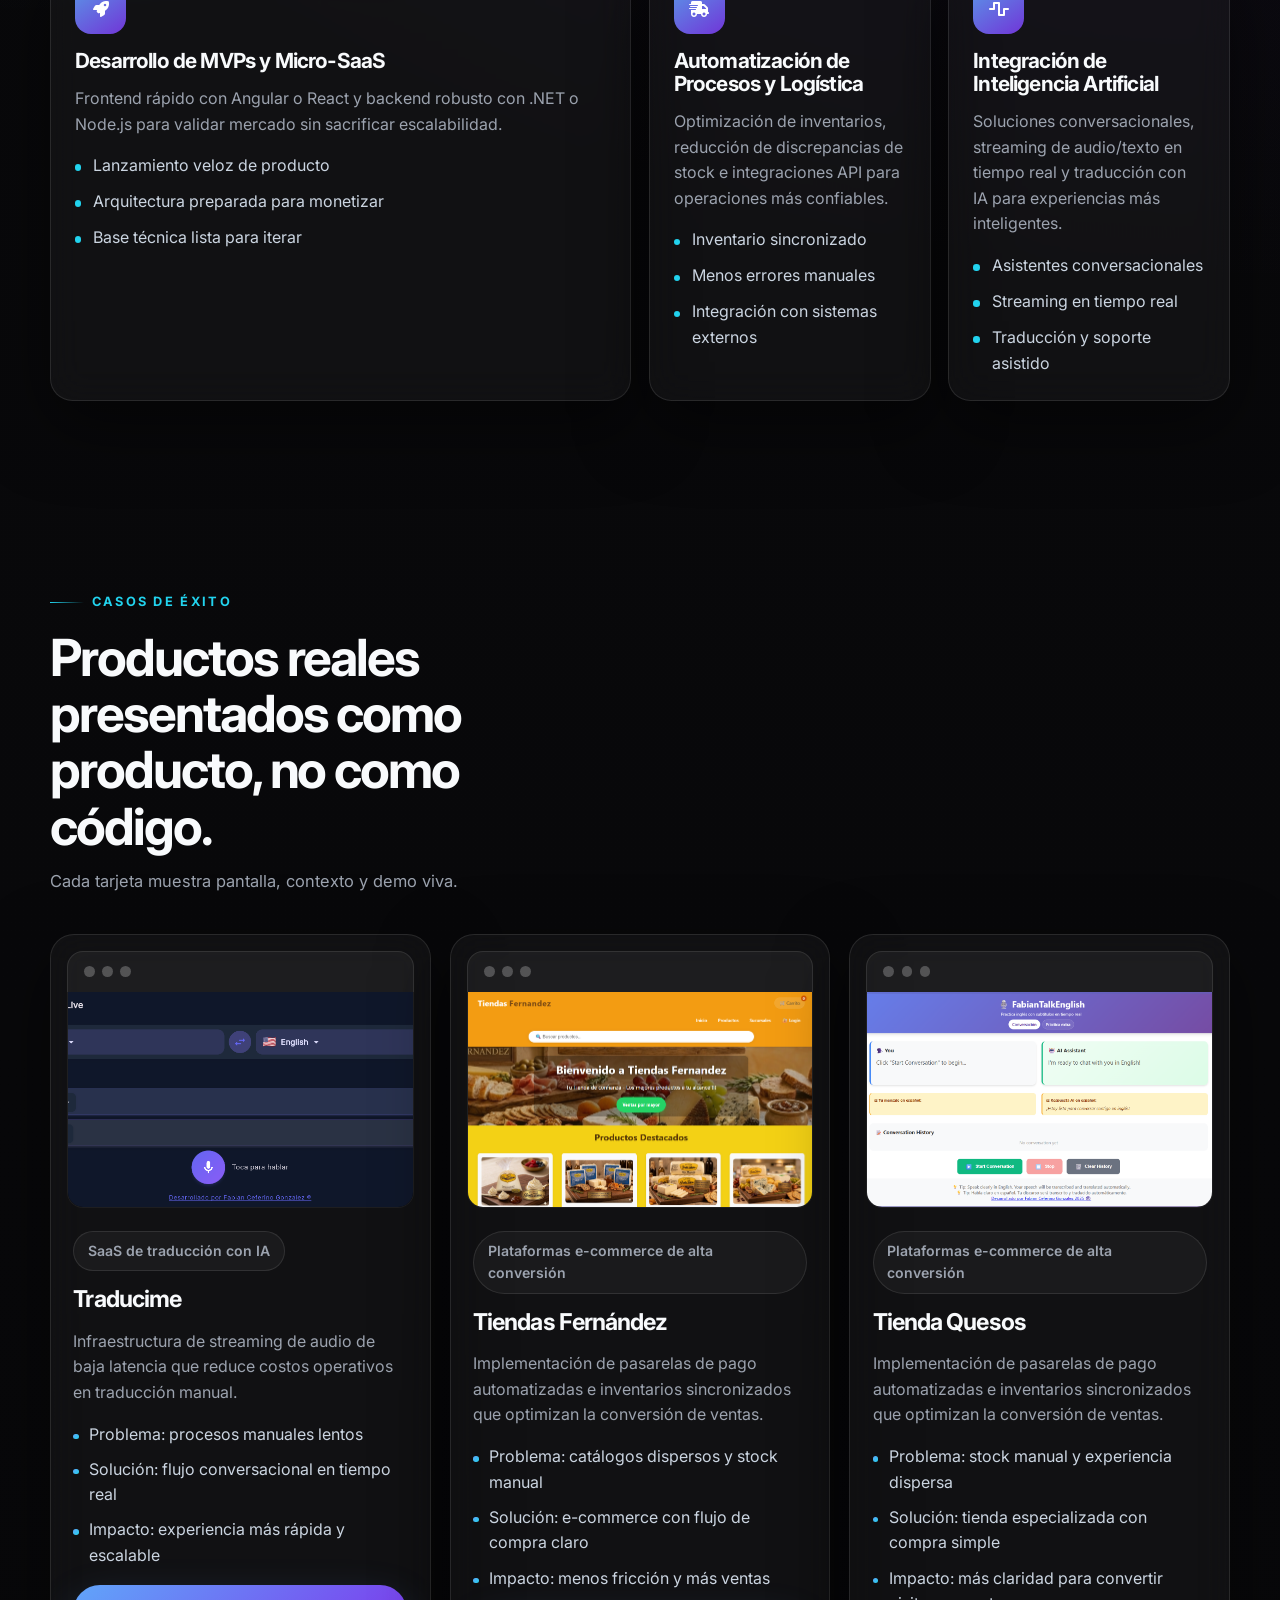
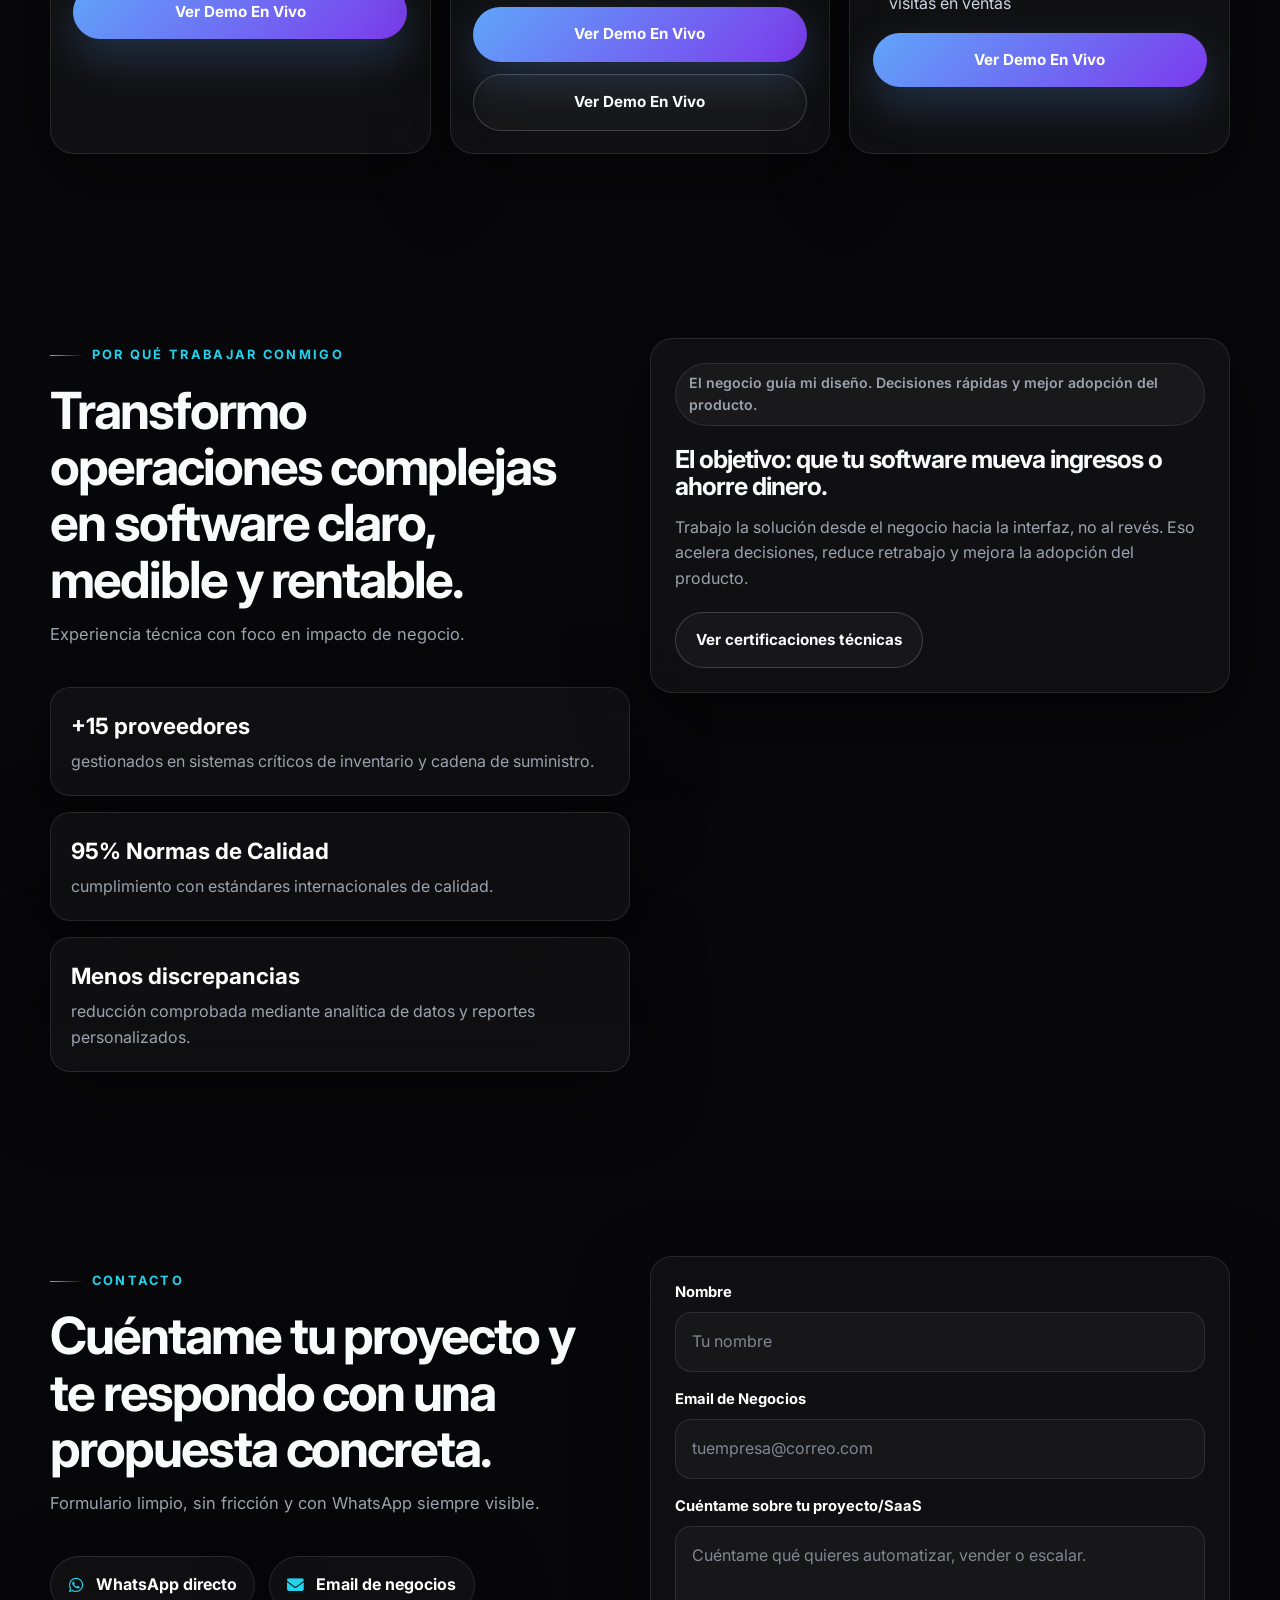
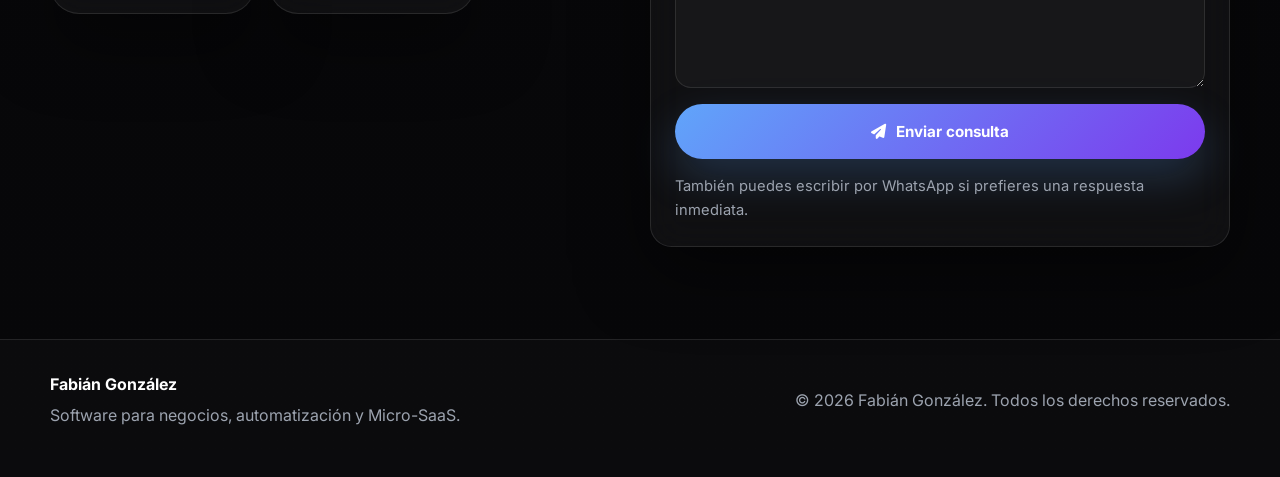
==== commit d56a448c: "fix cards" ====
--- a/index1.html
+++ b/index1.html
@@ -60,7 +60,7 @@
                         </article>
                         <article class="hero__stat">
                             <strong>95%</strong>
-                            <span>cumplimiento con ISO 9002</span>
+                            <span>cumplimiento con Normas de Calidad</span>
                         </article>
                         <article class="hero__stat">
                             <strong>3</strong>
@@ -233,7 +233,7 @@
                             <span>gestionados en sistemas críticos de inventario y cadena de suministro.</span>
                         </article>
                         <article class="metric-card">
-                            <strong>95% ISO 9002</strong>
+                            <strong>95% Normas de Calidad</strong>
                             <span>cumplimiento con estándares internacionales de calidad.</span>
                         </article>
                         <article class="metric-card">
--- a/styles.css
+++ b/styles.css
@@ -1036,6 +1036,18 @@
     transition: border-color var(--transition), background var(--transition), box-shadow var(--transition);
 }
 
+.booking-modal__grid select {
+    color-scheme: dark;
+    background-color: #111827;
+    color: #f8fafc;
+}
+
+.booking-modal__grid select option,
+.booking-modal__grid select optgroup {
+    background-color: #0f172a;
+    color: #f8fafc;
+}
+
 .booking-modal__grid textarea {
     resize: vertical;
 }
@@ -1056,6 +1068,29 @@
 
 .booking-modal__full {
     grid-column: 1 / -1;
+}
+
+.booking-modal__check {
+    display: flex;
+    align-items: center;
+    gap: 0.65rem;
+    padding: 0.85rem 1rem;
+    border: 1px solid var(--border);
+    border-radius: 1rem;
+    background: rgba(255, 255, 255, 0.03);
+}
+
+.booking-modal__check input {
+    width: 1.05rem;
+    height: 1.05rem;
+    accent-color: var(--accent);
+    flex-shrink: 0;
+}
+
+.booking-modal__check span {
+    font-size: 0.9rem;
+    color: var(--text-soft);
+    font-weight: 600;
 }
 
 .booking-modal__actions {
